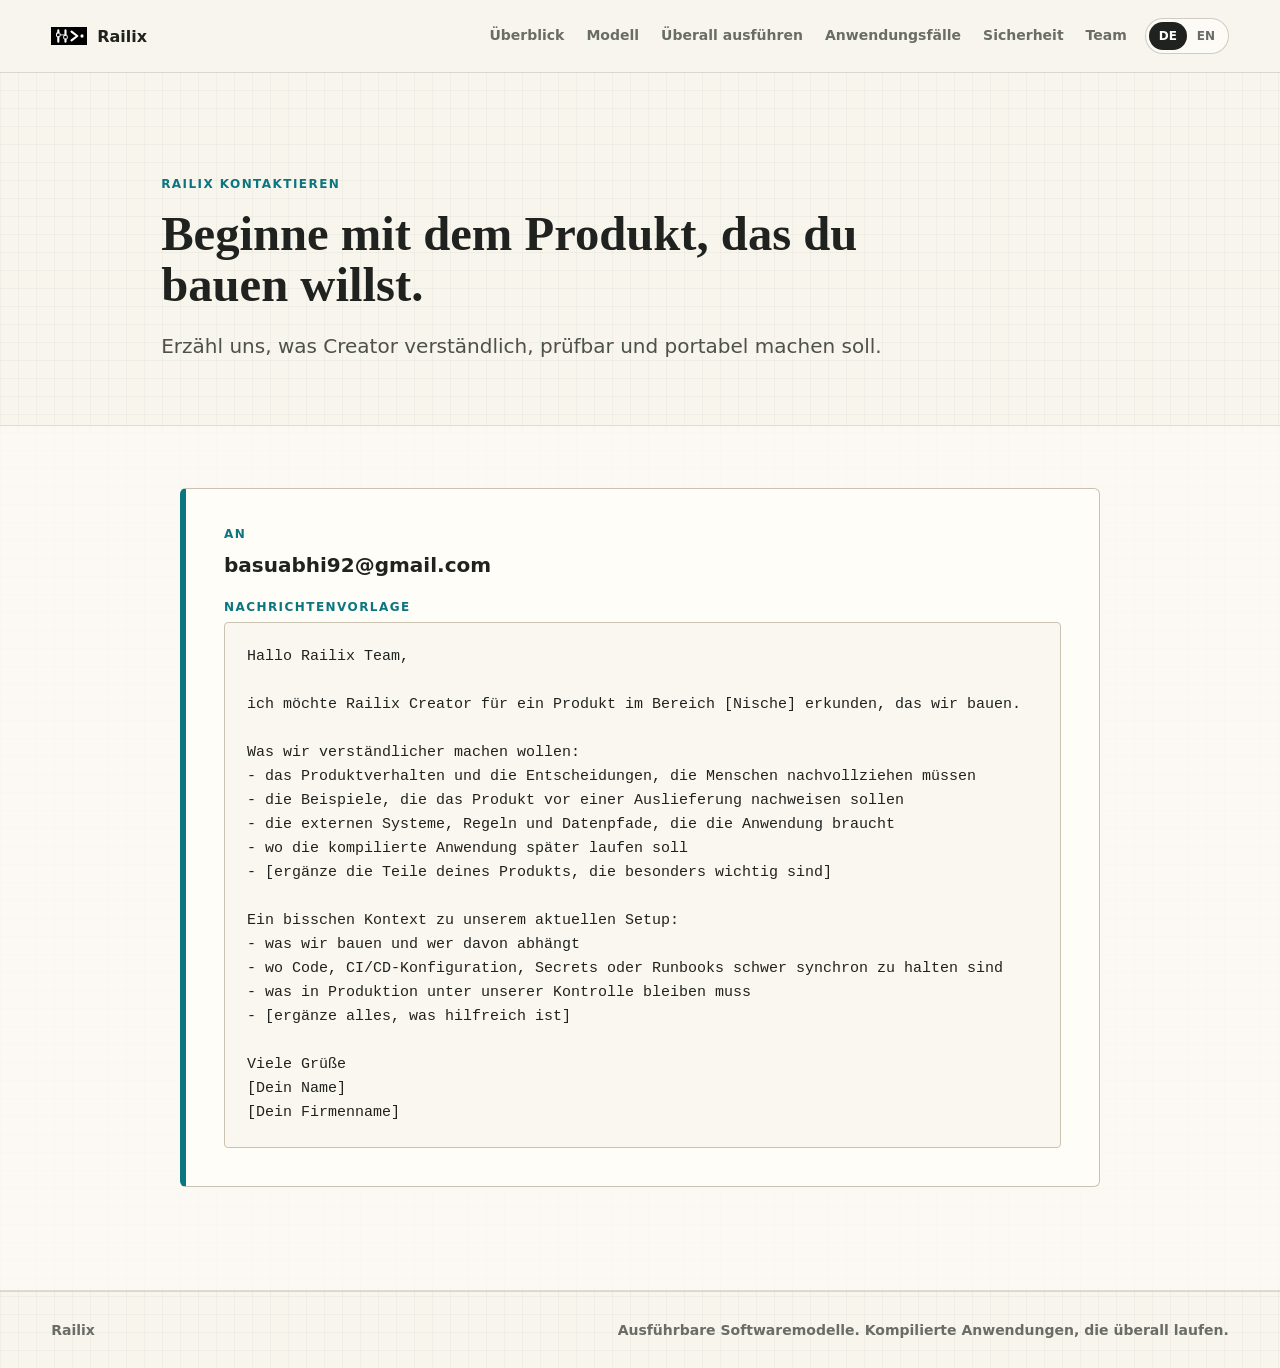
==== contact.html @ 14129085 "feat: Teams page added, logo & workflow image" ====
<!doctype html>
<html lang="de">
  <head>
    <meta charset="UTF-8" />
    <meta name="viewport" content="width=device-width, initial-scale=1.0" />
    <meta name="description" content="Kontaktiere Railix mit einer kopierbaren E-Mail-Vorlage. Keine automatische Weiterleitung und kein Mail-Client-Handoff." />
    <title>Railix | Kontakt</title>
    <link rel="icon" href="public/railix-favicon.ico" sizes="any" />
    <link rel="stylesheet" href="styles.css" />
    <script src="messages/de.js" defer></script>
    <script src="messages/en.js" defer></script>
    <script src="i18n.js" defer></script>
  </head>
  <body data-page="contact">
    <header class="site-header">
      <a class="brand" href="index.html" aria-label="Railix Startseite"><span class="brand-mark"><img src="public/railix-mark.svg" alt="" /></span><span>Railix</span></a>
      <div class="header-actions">
        <nav class="site-tabs" aria-label="Hauptnavigation">
          <a href="index.html" data-i18n="nav.overview">Überblick</a>
          <a href="model.html" data-i18n="nav.model">Modell</a>
          <a href="run-anywhere.html" data-i18n="nav.runAnywhere">Überall ausführen</a>
          <a href="use-cases.html" data-i18n="nav.useCases">Anwendungsfälle</a>
          <a href="security.html" data-i18n="nav.security">Sicherheit</a>
          <a href="team.html" data-i18n="nav.team">Team</a>
        </nav>
        <div class="language-switch" aria-label="Sprache wählen">
          <button class="active" type="button" data-language-switch="de" aria-pressed="true">DE</button>
          <button type="button" data-language-switch="en" aria-pressed="false">EN</button>
        </div>
      </div>
    </header>

    <main>
      <section class="page-hero contact-hero">
        <p class="eyebrow" data-i18n="contact.eyebrow">Railix kontaktieren</p>
        <h1 data-i18n="contact.h1">Beginne mit dem Produkt, das du bauen willst.</h1>
        <p data-i18n="contact.intro">Erzähl uns, was Creator verständlich, prüfbar und portabel machen soll.</p>
      </section>

      <section class="contact-section section-band">
        <div class="contact-card">
          <div class="contact-field">
            <span data-i18n="contact.to">An</span>
            <p>basuabhi92@gmail.com</p>
          </div>
          <div class="message-draft" aria-label="E-Mail-Entwurf">
            <span data-i18n="contact.draft">Nachrichtenvorlage</span>
            <pre data-i18n="contact.message">Hallo Railix Team,

ich möchte Railix Creator für ein Produkt im Bereich [Nische] erkunden, das wir bauen.

Was wir verständlicher machen wollen:
- das Produktverhalten und die Entscheidungen, die Menschen nachvollziehen müssen
- die Beispiele, die das Produkt vor einer Auslieferung nachweisen sollen
- die externen Systeme, Regeln und Datenpfade, die die Anwendung braucht
- wo die kompilierte Anwendung später laufen soll
- [ergänze die Teile deines Produkts, die besonders wichtig sind]

Ein bisschen Kontext zu unserem aktuellen Setup:
- was wir bauen und wer davon abhängt
- wo Code, CI/CD-Konfiguration, Secrets oder Runbooks schwer synchron zu halten sind
- was in Produktion unter unserer Kontrolle bleiben muss
- [ergänze alles, was hilfreich ist]

Viele Grüße
[Dein Name]
[Dein Firmenname]</pre>
          </div>
        </div>
      </section>
    </main>

    <footer class="site-footer"><span>Railix</span><span data-i18n="footer.tagline">Ausführbare Softwaremodelle. Kompilierte Anwendungen, die überall laufen.</span></footer>
  </body>
</html>
---- styles.css ----
:root {
  color-scheme: light;
  --paper: #f8f5ed;
  --ink: #20221f;
  --muted: #696d65;
  --line: #cbc3b1;
  --teal: #0b7580;
  --teal-dark: #094c53;
  --orange: #d95f33;
  --white: #fffdf8;
  --shadow: 0 24px 70px rgba(51, 47, 38, 0.16);
  font-family:
    Inter, ui-sans-serif, system-ui, -apple-system, BlinkMacSystemFont, "Segoe UI",
    sans-serif;
}

* {
  box-sizing: border-box;
}

html {
  background: var(--paper);
  color: var(--ink);
  scroll-behavior: smooth;
}

body {
  margin: 0;
  min-width: 320px;
  background:
    linear-gradient(rgba(42, 43, 38, 0.035) 1px, transparent 1px),
    linear-gradient(90deg, rgba(42, 43, 38, 0.035) 1px, transparent 1px),
    var(--paper);
  background-size: 18px 18px;
}

a {
  color: inherit;
  text-decoration: none;
}

img {
  display: block;
  max-width: 100%;
}

.site-header {
  position: sticky;
  top: 0;
  z-index: 10;
  display: flex;
  align-items: center;
  justify-content: space-between;
  gap: 24px;
  padding: 18px clamp(18px, 4vw, 54px);
  border-bottom: 1px solid rgba(87, 83, 71, 0.18);
  background: rgba(248, 245, 237, 0.88);
  backdrop-filter: blur(16px);
}

.brand {
  display: inline-flex;
  align-items: center;
  gap: 10px;
  font-weight: 800;
  letter-spacing: 0;
}

.brand-mark {
  display: grid;
  width: 36px;
  height: 28px;
  place-items: center;
}

.brand-mark img {
  width: 100%;
  height: auto;
}

nav {
  display: flex;
  align-items: center;
  gap: clamp(14px, 2.6vw, 28px);
  color: var(--muted);
  font-size: 14px;
  font-weight: 700;
}

.header-actions {
  display: flex;
  min-width: 0;
  align-items: center;
  gap: 18px;
}

.site-tabs {
  flex-wrap: wrap;
  justify-content: flex-end;
  gap: 8px clamp(10px, 1.8vw, 22px);
}

.language-switch {
  display: inline-flex;
  align-items: center;
  flex: 0 0 auto;
  padding: 3px;
  border: 1px solid rgba(87, 83, 71, 0.28);
  border-radius: 999px;
  background: rgba(255, 253, 248, 0.76);
}

.language-switch button {
  min-width: 38px;
  min-height: 28px;
  border: 0;
  border-radius: 999px;
  background: transparent;
  color: var(--muted);
  font: inherit;
  font-size: 12px;
  font-weight: 900;
  cursor: pointer;
}

.language-switch button.active {
  background: var(--ink);
  color: var(--white);
}

nav a {
  white-space: nowrap;
}

nav a:hover {
  color: var(--ink);
}

.site-tabs a {
  display: inline-flex;
  min-height: 32px;
  align-items: center;
  border-bottom: 2px solid transparent;
}

.site-tabs a.active {
  border-color: var(--teal);
  color: var(--ink);
}

.nav-cta {
  color: var(--teal);
}

.hero {
  display: grid;
  grid-template-columns: minmax(0, 0.92fr) minmax(440px, 1.18fr);
  align-items: center;
  gap: clamp(32px, 5vw, 72px);
  min-height: calc(100vh - 68px);
  padding: clamp(52px, 7vw, 94px) clamp(18px, 4vw, 54px) 44px;
}

.hero-copy {
  max-width: 660px;
}

.eyebrow {
  margin: 0 0 14px;
  color: var(--teal);
  font-size: 12px;
  font-weight: 900;
  letter-spacing: 0.12em;
  text-transform: uppercase;
}

h1,
h2,
h3,
p {
  overflow-wrap: anywhere;
}

h1 {
  margin: 0;
  max-width: 760px;
  font-family: Georgia, "Times New Roman", serif;
  font-size: clamp(42px, 5.8vw, 76px);
  font-weight: 700;
  letter-spacing: 0;
  line-height: 0.96;
}

h2 {
  margin: 0;
  font-family: Georgia, "Times New Roman", serif;
  font-size: clamp(28px, 3vw, 40px);
  font-weight: 700;
  letter-spacing: 0;
  line-height: 1.06;
}

h3 {
  margin: 0 0 10px;
  font-size: 17px;
  line-height: 1.25;
}

p {
  color: var(--muted);
  font-size: 18px;
  line-height: 1.65;
}

.hero-text {
  max-width: 620px;
  margin: 26px 0 0;
  color: #4c514a;
  font-size: clamp(18px, 2vw, 22px);
}

.hero-actions {
  display: flex;
  flex-wrap: wrap;
  gap: 12px;
  margin-top: 34px;
}

.button {
  display: inline-flex;
  min-height: 46px;
  align-items: center;
  justify-content: center;
  padding: 12px 18px;
  border: 1px solid var(--ink);
  border-radius: 4px;
  font-weight: 850;
}

.button.primary {
  background: var(--ink);
  color: var(--white);
}

.button.secondary {
  background: rgba(255, 253, 248, 0.62);
  color: var(--ink);
}

.hero-visual {
  overflow: hidden;
  border: 1px solid rgba(44, 44, 39, 0.38);
  border-radius: 6px;
  background: var(--white);
  box-shadow: var(--shadow);
}

.hero-visual img {
  width: 100%;
  height: auto;
  max-height: min(68vh, 760px);
  object-fit: contain;
}

.section-band {
  border-block: 1px solid rgba(87, 83, 71, 0.18);
  background: rgba(255, 253, 248, 0.68);
}

.problem,
.model,
.two-column,
.deployment,
.fit,
.comparison,
.contact-section,
.team-section,
.technical,
.page-hero,
.final-callout {
  padding: clamp(62px, 8vw, 112px) clamp(18px, 4vw, 54px);
}

.page-hero {
  max-width: 1060px;
  margin: 0 auto;
}

.page-hero h1 {
  max-width: 820px;
  font-size: clamp(34px, 3.8vw, 52px);
  line-height: 1.04;
}

.page-hero p:not(.eyebrow) {
  max-width: 740px;
  margin: 20px 0 0;
  color: #4c514a;
  font-size: clamp(17px, 1.7vw, 20px);
}

.section-heading {
  display: grid;
  grid-template-columns: minmax(0, 0.9fr) minmax(300px, 1.1fr);
  gap: 32px;
  align-items: end;
  max-width: 1180px;
  margin: 0 auto 38px;
}

.section-heading.narrow {
  display: block;
  max-width: 820px;
  text-align: center;
}

.problem-grid {
  display: grid;
  grid-template-columns: repeat(4, minmax(0, 1fr));
  gap: 1px;
  max-width: 1180px;
  margin: 0 auto;
  border: 1px solid var(--line);
  background: var(--line);
}

.problem-grid article,
.deployment-grid article,
.technical-grid article,
.flow-line article,
.security-list article,
.fit-card {
  background: rgba(255, 253, 248, 0.88);
}

.problem-grid article {
  min-height: 210px;
  padding: 24px;
}

.problem-grid p,
.deployment-grid p,
.technical-grid p,
.flow-line p,
.security-list p {
  margin: 0;
  font-size: 15px;
  line-height: 1.55;
}

.technical-grid {
  display: grid;
  grid-template-columns: repeat(4, minmax(0, 1fr));
  gap: 1px;
  max-width: 1180px;
  margin: 0 auto;
  border: 1px solid var(--line);
  background: var(--line);
}

.technical-grid article {
  min-height: 190px;
  padding: 22px;
}

.deployment-grid {
  display: grid;
  grid-template-columns: repeat(3, minmax(0, 1fr));
  gap: 18px;
  max-width: 1180px;
  margin: 0 auto;
}

.deployment-grid article {
  min-height: 250px;
  padding: 26px;
  border: 1px solid var(--line);
  border-top: 5px solid var(--teal);
  border-radius: 6px;
}

.flow-line {
  position: relative;
  display: grid;
  grid-template-columns: repeat(4, minmax(0, 1fr));
  gap: 18px;
  max-width: 1180px;
  margin: 48px auto 0;
}

.flow-line::before {
  position: absolute;
  top: 42px;
  right: 10%;
  left: 10%;
  height: 2px;
  background: var(--teal);
  content: "";
}

.flow-line article {
  position: relative;
  min-height: 218px;
  padding: 24px;
  border: 1px solid var(--line);
  border-radius: 6px;
}

.flow-line span {
  display: grid;
  width: 38px;
  height: 38px;
  place-items: center;
  margin-bottom: 28px;
  border: 1px solid var(--teal);
  background: var(--paper);
  color: var(--teal-dark);
  font-weight: 900;
}

.two-column {
  display: grid;
  grid-template-columns: minmax(0, 0.92fr) minmax(320px, 1.08fr);
  gap: clamp(34px, 6vw, 84px);
  max-width: 1288px;
  margin: 0 auto;
}

.stacked-copy p:first-child,
.ownership-panel p {
  margin-top: 0;
}

.ownership-panel {
  max-width: 1180px;
  margin: 0 auto;
  padding: clamp(26px, 4vw, 42px);
  border: 1px solid var(--line);
  border-left: 6px solid var(--orange);
  background: var(--white);
}

.ownership-points {
  display: flex;
  flex-wrap: wrap;
  gap: 10px;
  margin-top: 28px;
}

.ownership-points span {
  padding: 9px 12px;
  border: 1px solid rgba(217, 95, 51, 0.42);
  border-radius: 999px;
  background: #fff4ed;
  color: #74351f;
  font-size: 14px;
  font-weight: 800;
}

.fit-columns {
  display: grid;
  grid-template-columns: repeat(2, minmax(0, 1fr));
  gap: 18px;
  max-width: 1180px;
  margin: 42px auto 0;
}

.fit-card {
  padding: clamp(24px, 4vw, 34px);
  border: 1px solid var(--line);
  border-radius: 6px;
}

.fit-card.good {
  border-top: 5px solid var(--teal);
}

.fit-card.caution {
  border-top: 5px solid var(--orange);
}

.fit-card ul {
  display: grid;
  gap: 14px;
  margin: 18px 0 0;
  padding: 0;
  list-style: none;
}

.fit-card li {
  position: relative;
  padding-left: 22px;
  color: var(--muted);
  font-size: 15px;
  line-height: 1.55;
}

.fit-card li::before {
  position: absolute;
  top: 0.68em;
  left: 0;
  width: 8px;
  height: 8px;
  border: 1px solid currentColor;
  border-radius: 50%;
  content: "";
}

.security-list {
  display: grid;
  gap: 14px;
}

.security-list article {
  padding: 22px;
  border: 1px solid var(--line);
  border-radius: 6px;
}

.comparison-table {
  max-width: 1120px;
  margin: 42px auto 0;
  border: 1px solid var(--line);
  background: rgba(255, 253, 248, 0.85);
}

.table-row {
  display: grid;
  grid-template-columns: 0.72fr 1fr 1fr;
  border-top: 1px solid var(--line);
}

.table-row:first-child {
  border-top: 0;
}

.table-row span {
  min-width: 0;
  padding: 18px;
  border-left: 1px solid var(--line);
  color: var(--muted);
  font-size: 15px;
  line-height: 1.45;
}

.table-row span:first-child {
  border-left: 0;
  color: var(--ink);
  font-weight: 850;
}

.table-head {
  background: var(--ink);
}

.table-head span,
.table-head span:first-child {
  color: var(--white);
  font-weight: 850;
}

.final-callout {
  max-width: 980px;
  margin: 0 auto;
  text-align: center;
}

.final-callout p {
  max-width: 760px;
  margin: 24px auto 30px;
}

.contact-hero {
  padding-bottom: clamp(34px, 5vw, 62px);
}

.contact-section {
  padding-top: clamp(34px, 5vw, 62px);
}

.team-hero {
  padding-bottom: clamp(34px, 5vw, 62px);
}

.team-section {
  padding-top: clamp(34px, 5vw, 62px);
}

.team-section-heading {
  max-width: 940px;
  margin: 0 auto 34px;
}

.founder-grid {
  display: grid;
  grid-template-columns: 1fr;
  gap: 28px;
  max-width: 1120px;
  margin: 0 auto;
}

.founder-card {
  display: grid;
  grid-template-columns: minmax(260px, 0.44fr) minmax(0, 1fr);
  overflow: hidden;
  border: 1px solid var(--line);
  border-radius: 6px;
  background: var(--white);
}

.founder-photo-frame {
  display: grid;
  min-height: 100%;
  place-items: center;
  border-right: 1px solid var(--line);
  background:
    linear-gradient(135deg, rgba(11, 117, 128, 0.15), rgba(217, 95, 51, 0.16)),
    rgba(248, 245, 237, 0.82);
}

.founder-photo-frame img {
  width: min(72%, 260px);
  aspect-ratio: 1;
  border: 4px solid var(--white);
  border-radius: 50%;
  box-shadow: 0 18px 46px rgba(51, 47, 38, 0.22);
  object-fit: cover;
  object-position: center;
}

.founder-copy {
  display: flex;
  flex-direction: column;
  justify-content: flex-start;
  padding: clamp(24px, 4vw, 34px);
}

.founder-copy h2 {
  font-size: clamp(28px, 3vw, 38px);
}

.founder-copy p:not(.eyebrow) {
  margin: 22px 0 0;
  font-size: 16px;
  line-height: 1.6;
}

.team-note {
  padding-top: clamp(58px, 7vw, 92px);
}

.contact-card {
  display: grid;
  gap: 18px;
  max-width: 920px;
  margin: 0 auto;
  padding: clamp(24px, 4vw, 38px);
  border: 1px solid var(--line);
  border-left: 6px solid var(--teal);
  border-radius: 6px;
  background: var(--white);
}

.contact-field span,
.message-draft span {
  display: block;
  margin-bottom: 8px;
  color: var(--teal);
  font-size: 12px;
  font-weight: 900;
  letter-spacing: 0.12em;
  text-transform: uppercase;
}

.contact-field p {
  margin: 0;
  color: var(--ink);
  font-size: 20px;
  font-weight: 800;
}

.message-draft pre {
  overflow-x: auto;
  margin: 0;
  padding: 22px;
  border: 1px solid var(--line);
  border-radius: 4px;
  background: rgba(248, 245, 237, 0.72);
  color: var(--ink);
  font-family:
    ui-monospace, SFMono-Regular, Menlo, Monaco, Consolas, "Liberation Mono",
    monospace;
  font-size: 15px;
  line-height: 1.6;
  white-space: pre-wrap;
}

.site-footer {
  display: flex;
  flex-wrap: wrap;
  justify-content: space-between;
  gap: 16px;
  padding: 30px clamp(18px, 4vw, 54px);
  border-top: 1px solid rgba(87, 83, 71, 0.18);
  color: var(--muted);
  font-size: 14px;
  font-weight: 700;
}

@media (max-width: 980px) {
  .hero,
  .two-column,
  .section-heading {
    grid-template-columns: 1fr;
  }

  .hero {
    min-height: auto;
  }

  .hero-visual {
    order: -1;
  }

  .problem-grid,
  .deployment-grid,
  .technical-grid,
  .flow-line {
    grid-template-columns: repeat(2, minmax(0, 1fr));
  }

  .flow-line::before {
    display: none;
  }
}

@media (max-width: 720px) {
  .site-header {
    position: static;
    align-items: flex-start;
  }

  .header-actions {
    width: 100%;
    align-items: flex-start;
    justify-content: space-between;
    gap: 14px;
  }

  nav {
    flex-wrap: wrap;
    justify-content: flex-start;
    gap: 10px 16px;
  }

  .hero {
    padding-top: 28px;
  }

  .hero-actions {
    align-items: stretch;
    flex-direction: column;
  }

  .button {
    width: 100%;
  }

  .problem-grid,
  .deployment-grid,
  .founder-grid,
  .founder-card,
  .fit-columns,
  .technical-grid,
  .flow-line {
    grid-template-columns: 1fr;
  }

  .founder-photo-frame {
    min-height: 260px;
    border-right: 0;
    border-bottom: 1px solid var(--line);
  }

  .table-row,
  .table-head {
    display: block;
  }

  .table-row span {
    display: block;
    border-top: 1px solid rgba(203, 195, 177, 0.72);
    border-left: 0;
  }

  .table-row span:first-child {
    border-top: 0;
    background: rgba(238, 231, 215, 0.64);
  }

  .table-head span:first-child {
    background: transparent;
  }
}
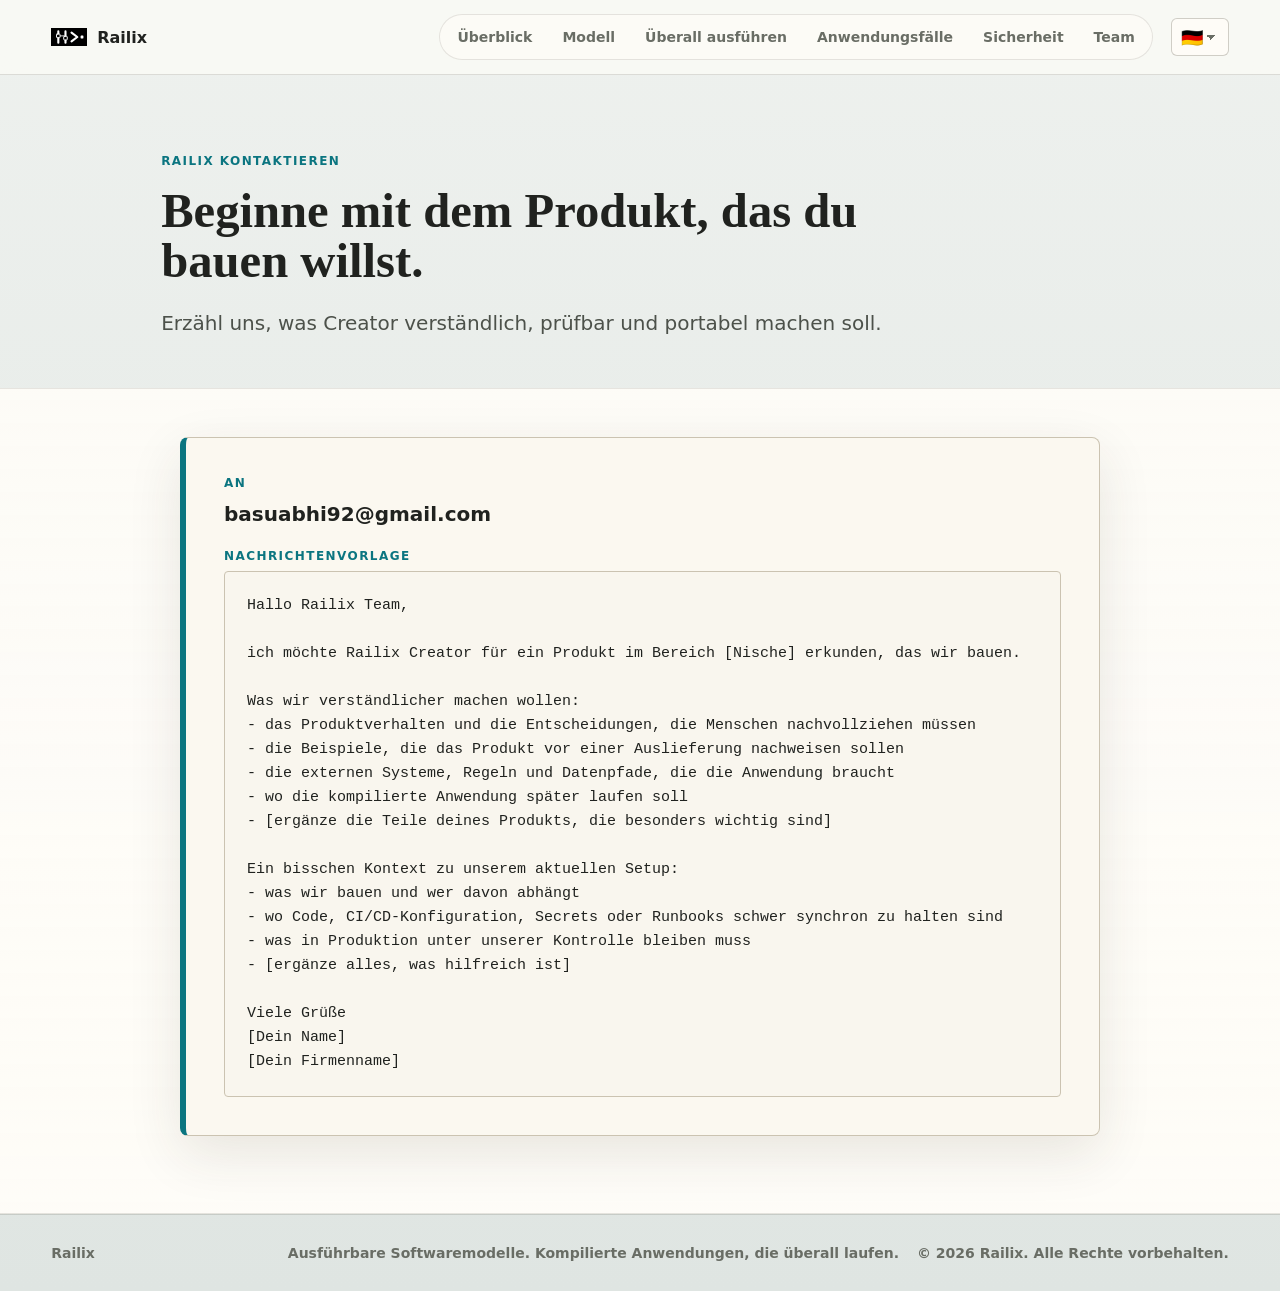
==== commit 56a26da5: "Cosmetic changes" ====
--- a/contact.html
+++ b/contact.html
@@ -24,8 +24,10 @@
           <a href="team.html" data-i18n="nav.team">Team</a>
         </nav>
         <div class="language-switch" aria-label="Sprache wählen">
-          <button class="active" type="button" data-language-switch="de" aria-pressed="true">DE</button>
-          <button type="button" data-language-switch="en" aria-pressed="false">EN</button>
+          <select data-language-switch aria-label="Sprache wählen">
+            <option value="de">🇩🇪</option>
+            <option value="en">🇬🇧</option>
+          </select>
         </div>
       </div>
     </header>
@@ -70,6 +72,6 @@
       </section>
     </main>
 
-    <footer class="site-footer"><span>Railix</span><span data-i18n="footer.tagline">Ausführbare Softwaremodelle. Kompilierte Anwendungen, die überall laufen.</span></footer>
+    <footer class="site-footer"><span>Railix</span><span class="footer-copy"><span data-i18n="footer.tagline">Ausführbare Softwaremodelle. Kompilierte Anwendungen, die überall laufen.</span><span data-i18n="footer.copyright">© 2026 Railix. Alle Rechte vorbehalten.</span></span></footer>
   </body>
 </html>
--- a/styles.css
+++ b/styles.css
@@ -1,14 +1,17 @@
 :root {
   color-scheme: light;
-  --paper: #f8f5ed;
+  --paper: #f5f7f7;
   --ink: #20221f;
   --muted: #696d65;
   --line: #cbc3b1;
   --teal: #0b7580;
   --teal-dark: #094c53;
   --orange: #d95f33;
-  --white: #fffdf8;
+  --white: #fbf8f0;
+  --surface: rgba(251, 248, 240, 0.74);
+  --surface-strong: rgba(251, 248, 240, 0.9);
   --shadow: 0 24px 70px rgba(51, 47, 38, 0.16);
+  --soft-shadow: 0 18px 54px rgba(51, 47, 38, 0.11);
   font-family:
     Inter, ui-sans-serif, system-ui, -apple-system, BlinkMacSystemFont, "Segoe UI",
     sans-serif;
@@ -27,11 +30,7 @@
 body {
   margin: 0;
   min-width: 320px;
-  background:
-    linear-gradient(rgba(42, 43, 38, 0.035) 1px, transparent 1px),
-    linear-gradient(90deg, rgba(42, 43, 38, 0.035) 1px, transparent 1px),
-    var(--paper);
-  background-size: 18px 18px;
+  background: linear-gradient(180deg, #eef1ee 0%, #dfe5e2 100%);
 }
 
 a {
@@ -52,10 +51,10 @@
   align-items: center;
   justify-content: space-between;
   gap: 24px;
-  padding: 18px clamp(18px, 4vw, 54px);
+  padding: 14px clamp(18px, 4vw, 54px);
   border-bottom: 1px solid rgba(87, 83, 71, 0.18);
-  background: rgba(248, 245, 237, 0.88);
-  backdrop-filter: blur(16px);
+  background: rgba(251, 250, 246, 0.82);
+  backdrop-filter: blur(20px) saturate(1.1);
 }
 
 .brand {
@@ -97,35 +96,46 @@
 .site-tabs {
   flex-wrap: wrap;
   justify-content: flex-end;
-  gap: 8px clamp(10px, 1.8vw, 22px);
+  gap: 6px;
+  padding: 5px;
+  border: 1px solid rgba(87, 83, 71, 0.14);
+  border-radius: 999px;
+  background: rgba(255, 253, 248, 0.56);
 }
 
 .language-switch {
   display: inline-flex;
   align-items: center;
   flex: 0 0 auto;
-  padding: 3px;
+  position: relative;
+}
+
+.language-switch select {
+  min-width: 58px;
+  min-height: 38px;
+  padding: 0 24px 0 9px;
   border: 1px solid rgba(87, 83, 71, 0.28);
-  border-radius: 999px;
-  background: rgba(255, 253, 248, 0.76);
-}
-
-.language-switch button {
-  min-width: 38px;
-  min-height: 28px;
-  border: 0;
-  border-radius: 999px;
-  background: transparent;
-  color: var(--muted);
+  border-radius: 6px;
+  appearance: none;
+  background:
+    linear-gradient(45deg, transparent 50%, var(--muted) 50%) right 17px center / 5px 5px no-repeat,
+    linear-gradient(135deg, var(--muted) 50%, transparent 50%) right 12px center / 5px 5px no-repeat,
+    rgba(255, 253, 248, 0.76);
+  color: var(--ink);
   font: inherit;
-  font-size: 12px;
+  font-size: 18px;
   font-weight: 900;
   cursor: pointer;
 }
 
-.language-switch button.active {
-  background: var(--ink);
-  color: var(--white);
+.language-switch select:hover {
+  border-color: rgba(87, 83, 71, 0.42);
+  background-color: rgba(255, 253, 248, 0.92);
+}
+
+.language-switch select:focus-visible {
+  outline: 2px solid rgba(11, 117, 128, 0.35);
+  outline-offset: 2px;
 }
 
 nav a {
@@ -138,14 +148,29 @@
 
 .site-tabs a {
   display: inline-flex;
-  min-height: 32px;
+  min-height: 34px;
   align-items: center;
-  border-bottom: 2px solid transparent;
+  padding: 0 12px;
+  border-radius: 999px;
+  transition:
+    background 160ms ease,
+    color 160ms ease;
 }
 
 .site-tabs a.active {
-  border-color: var(--teal);
+  background: var(--ink);
+  box-shadow: 0 6px 18px rgba(32, 34, 31, 0.12);
+  color: var(--white);
+}
+
+.site-tabs a:hover {
   color: var(--ink);
+  background: rgba(255, 253, 248, 0.78);
+}
+
+.site-tabs a.active:hover {
+  color: var(--white);
+  background: var(--ink);
 }
 
 .nav-cta {
@@ -154,15 +179,16 @@
 
 .hero {
   display: grid;
-  grid-template-columns: minmax(0, 0.92fr) minmax(440px, 1.18fr);
+  grid-template-columns: minmax(0, 0.88fr) minmax(440px, 1.12fr);
   align-items: center;
   gap: clamp(32px, 5vw, 72px);
-  min-height: calc(100vh - 68px);
-  padding: clamp(52px, 7vw, 94px) clamp(18px, 4vw, 54px) 44px;
+  min-height: min(760px, calc(100vh - 64px));
+  padding: clamp(38px, 5.5vw, 72px) clamp(18px, 4vw, 54px) clamp(42px, 5.5vw, 68px);
 }
 
 .hero-copy {
   max-width: 660px;
+  padding-top: clamp(0px, 1vw, 12px);
 }
 
 .eyebrow {
@@ -212,9 +238,13 @@
   line-height: 1.65;
 }
 
+main {
+  overflow: hidden;
+}
+
 .hero-text {
   max-width: 620px;
-  margin: 26px 0 0;
+  margin: 22px 0 0;
   color: #4c514a;
   font-size: clamp(18px, 2vw, 22px);
 }
@@ -223,7 +253,7 @@
   display: flex;
   flex-wrap: wrap;
   gap: 12px;
-  margin-top: 34px;
+  margin-top: 28px;
 }
 
 .button {
@@ -231,10 +261,19 @@
   min-height: 46px;
   align-items: center;
   justify-content: center;
-  padding: 12px 18px;
+  padding: 12px 20px;
   border: 1px solid var(--ink);
   border-radius: 4px;
   font-weight: 850;
+  transition:
+    transform 160ms ease,
+    box-shadow 160ms ease,
+    background 160ms ease;
+}
+
+.button:hover {
+  transform: translateY(-1px);
+  box-shadow: 0 14px 28px rgba(51, 47, 38, 0.12);
 }
 
 .button.primary {
@@ -250,21 +289,31 @@
 .hero-visual {
   overflow: hidden;
   border: 1px solid rgba(44, 44, 39, 0.38);
-  border-radius: 6px;
-  background: var(--white);
+  border-radius: 8px;
+  background:
+    linear-gradient(180deg, rgba(255, 253, 248, 0.95), rgba(255, 253, 248, 0.82)),
+    var(--white);
   box-shadow: var(--shadow);
-}
-
-.hero-visual img {
+  transform: translateZ(0);
+}
+
+.hero-visual img,
+.hero-visual video {
   width: 100%;
   height: auto;
   max-height: min(68vh, 760px);
   object-fit: contain;
 }
 
+.hero-visual video {
+  background: var(--white);
+}
+
 .section-band {
-  border-block: 1px solid rgba(87, 83, 71, 0.18);
-  background: rgba(255, 253, 248, 0.68);
+  border-block: 1px solid rgba(87, 83, 71, 0.14);
+  background:
+    linear-gradient(180deg, rgba(255, 253, 248, 0.76), rgba(255, 253, 248, 0.9)),
+    rgba(255, 253, 248, 0.68);
 }
 
 .problem,
@@ -278,7 +327,7 @@
 .technical,
 .page-hero,
 .final-callout {
-  padding: clamp(62px, 8vw, 112px) clamp(18px, 4vw, 54px);
+  padding: clamp(48px, 6vw, 82px) clamp(18px, 4vw, 54px);
 }
 
 .page-hero {
@@ -305,7 +354,7 @@
   gap: 32px;
   align-items: end;
   max-width: 1180px;
-  margin: 0 auto 38px;
+  margin: 0 auto 34px;
 }
 
 .section-heading.narrow {
@@ -317,11 +366,9 @@
 .problem-grid {
   display: grid;
   grid-template-columns: repeat(4, minmax(0, 1fr));
-  gap: 1px;
+  gap: 14px;
   max-width: 1180px;
   margin: 0 auto;
-  border: 1px solid var(--line);
-  background: var(--line);
 }
 
 .problem-grid article,
@@ -330,12 +377,15 @@
 .flow-line article,
 .security-list article,
 .fit-card {
-  background: rgba(255, 253, 248, 0.88);
+  background: var(--surface-strong);
+  box-shadow: 0 1px 0 rgba(255, 255, 255, 0.78) inset;
 }
 
 .problem-grid article {
   min-height: 210px;
   padding: 24px;
+  border: 1px solid rgba(203, 195, 177, 0.8);
+  border-radius: 8px;
 }
 
 .problem-grid p,
@@ -348,19 +398,28 @@
   line-height: 1.55;
 }
 
+.problem-grid h3,
+.deployment-grid h3,
+.technical-grid h3,
+.flow-line h3,
+.security-list h3,
+.fit-card h3 {
+  max-width: 95%;
+}
+
 .technical-grid {
   display: grid;
   grid-template-columns: repeat(4, minmax(0, 1fr));
-  gap: 1px;
+  gap: 14px;
   max-width: 1180px;
   margin: 0 auto;
-  border: 1px solid var(--line);
-  background: var(--line);
 }
 
 .technical-grid article {
   min-height: 190px;
   padding: 22px;
+  border: 1px solid rgba(203, 195, 177, 0.8);
+  border-radius: 8px;
 }
 
 .deployment-grid {
@@ -376,7 +435,8 @@
   padding: 26px;
   border: 1px solid var(--line);
   border-top: 5px solid var(--teal);
-  border-radius: 6px;
+  border-radius: 8px;
+  box-shadow: var(--soft-shadow);
 }
 
 .flow-line {
@@ -385,7 +445,7 @@
   grid-template-columns: repeat(4, minmax(0, 1fr));
   gap: 18px;
   max-width: 1180px;
-  margin: 48px auto 0;
+  margin: 36px auto 0;
 }
 
 .flow-line::before {
@@ -403,7 +463,8 @@
   min-height: 218px;
   padding: 24px;
   border: 1px solid var(--line);
-  border-radius: 6px;
+  border-radius: 8px;
+  box-shadow: var(--soft-shadow);
 }
 
 .flow-line span {
@@ -437,7 +498,9 @@
   padding: clamp(26px, 4vw, 42px);
   border: 1px solid var(--line);
   border-left: 6px solid var(--orange);
-  background: var(--white);
+  border-radius: 8px;
+  background: var(--surface-strong);
+  box-shadow: var(--soft-shadow);
 }
 
 .ownership-points {
@@ -468,7 +531,8 @@
 .fit-card {
   padding: clamp(24px, 4vw, 34px);
   border: 1px solid var(--line);
-  border-radius: 6px;
+  border-radius: 8px;
+  box-shadow: var(--soft-shadow);
 }
 
 .fit-card.good {
@@ -514,14 +578,18 @@
 .security-list article {
   padding: 22px;
   border: 1px solid var(--line);
-  border-radius: 6px;
+  border-radius: 8px;
+  box-shadow: var(--soft-shadow);
 }
 
 .comparison-table {
   max-width: 1120px;
   margin: 42px auto 0;
   border: 1px solid var(--line);
+  border-radius: 8px;
+  overflow: hidden;
   background: rgba(255, 253, 248, 0.85);
+  box-shadow: var(--soft-shadow);
 }
 
 .table-row {
@@ -567,28 +635,28 @@
 
 .final-callout p {
   max-width: 760px;
-  margin: 24px auto 30px;
+  margin: 20px auto 26px;
 }
 
 .contact-hero {
-  padding-bottom: clamp(34px, 5vw, 62px);
+  padding-bottom: clamp(28px, 4vw, 48px);
 }
 
 .contact-section {
-  padding-top: clamp(34px, 5vw, 62px);
+  padding-top: clamp(28px, 4vw, 48px);
 }
 
 .team-hero {
-  padding-bottom: clamp(34px, 5vw, 62px);
+  padding-bottom: clamp(28px, 4vw, 48px);
 }
 
 .team-section {
-  padding-top: clamp(34px, 5vw, 62px);
+  padding-top: clamp(28px, 4vw, 48px);
 }
 
 .team-section-heading {
   max-width: 940px;
-  margin: 0 auto 34px;
+  margin: 0 auto 28px;
 }
 
 .founder-grid {
@@ -604,8 +672,9 @@
   grid-template-columns: minmax(260px, 0.44fr) minmax(0, 1fr);
   overflow: hidden;
   border: 1px solid var(--line);
-  border-radius: 6px;
-  background: var(--white);
+  border-radius: 8px;
+  background: var(--surface-strong);
+  box-shadow: var(--soft-shadow);
 }
 
 .founder-photo-frame {
@@ -632,7 +701,7 @@
   display: flex;
   flex-direction: column;
   justify-content: flex-start;
-  padding: clamp(24px, 4vw, 34px);
+  padding: clamp(28px, 4vw, 44px);
 }
 
 .founder-copy h2 {
@@ -640,13 +709,14 @@
 }
 
 .founder-copy p:not(.eyebrow) {
+  max-width: 760px;
   margin: 22px 0 0;
   font-size: 16px;
   line-height: 1.6;
 }
 
 .team-note {
-  padding-top: clamp(58px, 7vw, 92px);
+  padding-top: clamp(44px, 5vw, 68px);
 }
 
 .contact-card {
@@ -657,8 +727,9 @@
   padding: clamp(24px, 4vw, 38px);
   border: 1px solid var(--line);
   border-left: 6px solid var(--teal);
-  border-radius: 6px;
-  background: var(--white);
+  border-radius: 8px;
+  background: var(--surface-strong);
+  box-shadow: var(--soft-shadow);
 }
 
 .contact-field span,
@@ -707,6 +778,13 @@
   font-weight: 700;
 }
 
+.footer-copy {
+  display: flex;
+  flex-wrap: wrap;
+  justify-content: flex-end;
+  gap: 10px 18px;
+}
+
 @media (max-width: 980px) {
   .hero,
   .two-column,
@@ -716,6 +794,7 @@
 
   .hero {
     min-height: auto;
+    padding-top: 40px;
   }
 
   .hero-visual {
@@ -737,24 +816,47 @@
 @media (max-width: 720px) {
   .site-header {
     position: static;
-    align-items: flex-start;
+    gap: 16px;
+    align-items: stretch;
+    flex-direction: column;
   }
 
   .header-actions {
     width: 100%;
-    align-items: flex-start;
+    min-width: 0;
+    align-items: center;
     justify-content: space-between;
     gap: 14px;
   }
 
-  nav {
-    flex-wrap: wrap;
+  .site-tabs {
+    overflow-x: auto;
+    flex-wrap: nowrap;
     justify-content: flex-start;
-    gap: 10px 16px;
+    max-width: 100%;
+    scrollbar-width: none;
+  }
+
+  .site-tabs::-webkit-scrollbar {
+    display: none;
   }
 
   .hero {
-    padding-top: 28px;
+    padding-top: 30px;
+  }
+
+  h1 {
+    font-size: clamp(38px, 13vw, 52px);
+    line-height: 1;
+  }
+
+  h2 {
+    font-size: clamp(27px, 9vw, 36px);
+  }
+
+  p {
+    font-size: 16px;
+    line-height: 1.58;
   }
 
   .hero-actions {
@@ -782,6 +884,10 @@
     border-bottom: 1px solid var(--line);
   }
 
+  .founder-copy {
+    padding: 24px;
+  }
+
   .table-row,
   .table-head {
     display: block;
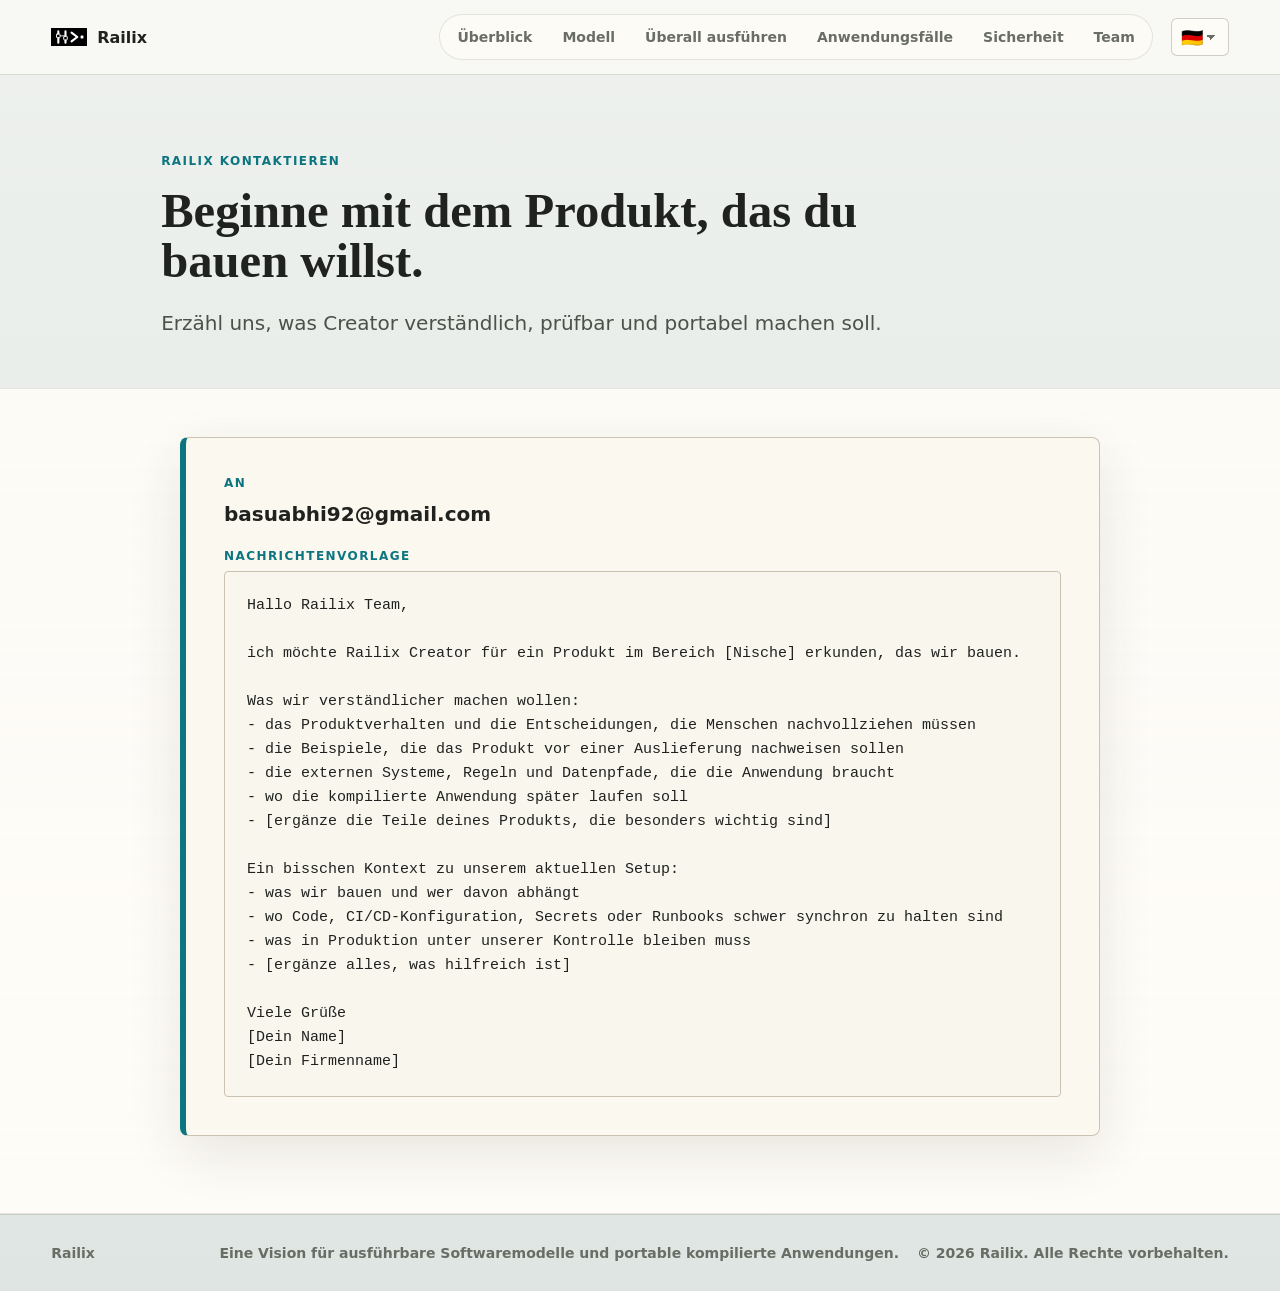
==== commit b163dea5: "Overview page hero video swapped with vision" ====
--- a/contact.html
+++ b/contact.html
@@ -15,7 +15,8 @@
     <header class="site-header">
       <a class="brand" href="index.html" aria-label="Railix Startseite"><span class="brand-mark"><img src="public/railix-mark.svg" alt="" /></span><span>Railix</span></a>
       <div class="header-actions">
-        <nav class="site-tabs" aria-label="Hauptnavigation">
+        <button class="menu-toggle" type="button" aria-expanded="false" aria-controls="site-navigation" hidden></button>
+        <nav id="site-navigation" class="site-tabs" aria-label="Hauptnavigation">
           <a href="index.html" data-i18n="nav.overview">Überblick</a>
           <a href="model.html" data-i18n="nav.model">Modell</a>
           <a href="run-anywhere.html" data-i18n="nav.runAnywhere">Überall ausführen</a>
@@ -72,6 +73,6 @@
       </section>
     </main>
 
-    <footer class="site-footer"><span>Railix</span><span class="footer-copy"><span data-i18n="footer.tagline">Ausführbare Softwaremodelle. Kompilierte Anwendungen, die überall laufen.</span><span data-i18n="footer.copyright">© 2026 Railix. Alle Rechte vorbehalten.</span></span></footer>
+    <footer class="site-footer"><span>Railix</span><span class="footer-copy"><span data-i18n="footer.tagline">Eine Vision für ausführbare Softwaremodelle und portable kompilierte Anwendungen.</span><span data-i18n="footer.copyright">© 2026 Railix. Alle Rechte vorbehalten.</span></span></footer>
   </body>
 </html>
--- a/styles.css
+++ b/styles.css
@@ -93,6 +93,10 @@
   gap: 18px;
 }
 
+.menu-toggle {
+  display: none;
+}
+
 .site-tabs {
   flex-wrap: wrap;
   justify-content: flex-end;
@@ -173,22 +177,164 @@
   background: var(--ink);
 }
 
-.nav-cta {
-  color: var(--teal);
-}
-
 .hero {
   display: grid;
-  grid-template-columns: minmax(0, 0.88fr) minmax(440px, 1.12fr);
   align-items: center;
+  padding: clamp(38px, 5.5vw, 72px) clamp(18px, 4vw, 54px) clamp(42px, 5.5vw, 68px);
+}
+
+.hero-with-video {
+  position: relative;
+  isolation: isolate;
+  grid-template-columns: minmax(0, 760px) minmax(0, 1fr);
   gap: clamp(32px, 5vw, 72px);
-  min-height: min(760px, calc(100vh - 64px));
-  padding: clamp(38px, 5.5vw, 72px) clamp(18px, 4vw, 54px) clamp(42px, 5.5vw, 68px);
+  min-height: min(820px, calc(100vh - 64px));
+  overflow: hidden;
+  background: #0a1719;
+}
+
+.hero-with-video::before {
+  position: absolute;
+  inset: 0;
+  z-index: -1;
+  background:
+    linear-gradient(90deg, rgba(7, 16, 17, 0.86) 0%, rgba(7, 16, 17, 0.7) 38%, rgba(7, 16, 17, 0.26) 72%, rgba(7, 16, 17, 0.12) 100%),
+    linear-gradient(180deg, rgba(7, 16, 17, 0.36) 0%, rgba(7, 16, 17, 0.08) 46%, rgba(7, 16, 17, 0.66) 100%);
+  content: "";
+}
+
+.hero-background {
+  position: absolute;
+  inset: 0;
+  z-index: -2;
+  overflow: hidden;
+  background: #0a1719;
+}
+
+.hero-background video {
+  width: 100%;
+  height: 100%;
+  object-fit: cover;
+  object-position: center;
+  opacity: 0.92;
 }
 
 .hero-copy {
   max-width: 660px;
   padding-top: clamp(0px, 1vw, 12px);
+}
+
+.hero-with-video .hero-copy {
+  position: relative;
+  max-width: 720px;
+}
+
+.hero-with-video .eyebrow {
+  color: #74d1ca;
+}
+
+.hero-with-video h1 {
+  max-width: 740px;
+  color: var(--white);
+  text-shadow: 0 18px 54px rgba(0, 0, 0, 0.36);
+}
+
+.hero-with-video .hero-text {
+  max-width: 660px;
+  color: rgba(251, 248, 240, 0.82);
+}
+
+.hero-with-video .button.secondary {
+  border-color: rgba(251, 248, 240, 0.64);
+  background: rgba(251, 248, 240, 0.94);
+  color: #102123;
+}
+
+.vision-hero {
+  position: relative;
+  padding: 0;
+  background: #0a1719;
+}
+
+.vision-hero video {
+  display: block;
+  width: 100%;
+  height: auto;
+  max-height: calc(100vh - 64px);
+  background: #0a1719;
+  object-fit: contain;
+}
+
+.video-audio-toggle {
+  position: absolute;
+  left: 50%;
+  bottom: clamp(14px, 2.8vw, 28px);
+  display: grid;
+  width: 38px;
+  height: 38px;
+  place-items: center;
+  border: 1px solid rgba(251, 248, 240, 0.38);
+  border-radius: 50%;
+  background: rgba(10, 23, 25, 0.68);
+  box-shadow: 0 14px 38px rgba(0, 0, 0, 0.22);
+  color: var(--white);
+  cursor: pointer;
+  transform: translateX(-50%);
+  backdrop-filter: blur(14px) saturate(1.15);
+}
+
+.sound-icon {
+  position: relative;
+  width: 18px;
+  height: 16px;
+}
+
+.sound-icon::before {
+  position: absolute;
+  left: 0;
+  top: 5px;
+  width: 6px;
+  height: 6px;
+  border-radius: 1px;
+  background: currentColor;
+  content: "";
+}
+
+.sound-icon::after {
+  position: absolute;
+  left: 5px;
+  top: 1px;
+  width: 9px;
+  height: 14px;
+  background: currentColor;
+  clip-path: polygon(0 32%, 100% 0, 100% 100%, 0 68%);
+  content: "";
+}
+
+.video-audio-toggle::after {
+  position: absolute;
+  width: 22px;
+  height: 2px;
+  border-radius: 999px;
+  background: currentColor;
+  content: "";
+  transform: rotate(-42deg);
+  transform-origin: center;
+}
+
+.video-audio-toggle[aria-pressed="true"]::after {
+  display: none;
+}
+
+.video-audio-toggle:hover,
+.video-audio-toggle[aria-pressed="true"] {
+  border-color: rgba(116, 209, 202, 0.78);
+  background: rgba(11, 117, 128, 0.74);
+}
+
+.video-audio-toggle:focus-visible {
+  outline: 2px solid rgba(116, 209, 202, 0.88);
+  outline-offset: 3px;
 }
 
 .eyebrow {
@@ -247,13 +393,6 @@
   margin: 22px 0 0;
   color: #4c514a;
   font-size: clamp(18px, 2vw, 22px);
-}
-
-.hero-actions {
-  display: flex;
-  flex-wrap: wrap;
-  gap: 12px;
-  margin-top: 28px;
 }
 
 .button {
@@ -284,29 +423,6 @@
 .button.secondary {
   background: rgba(255, 253, 248, 0.62);
   color: var(--ink);
-}
-
-.hero-visual {
-  overflow: hidden;
-  border: 1px solid rgba(44, 44, 39, 0.38);
-  border-radius: 8px;
-  background:
-    linear-gradient(180deg, rgba(255, 253, 248, 0.95), rgba(255, 253, 248, 0.82)),
-    var(--white);
-  box-shadow: var(--shadow);
-  transform: translateZ(0);
-}
-
-.hero-visual img,
-.hero-visual video {
-  width: 100%;
-  height: auto;
-  max-height: min(68vh, 760px);
-  object-fit: contain;
-}
-
-.hero-visual video {
-  background: var(--white);
 }
 
 .section-band {
@@ -797,8 +913,14 @@
     padding-top: 40px;
   }
 
-  .hero-visual {
-    order: -1;
+  .hero-with-video {
+    min-height: 680px;
+  }
+
+  .hero-with-video::before {
+    background:
+      linear-gradient(180deg, rgba(7, 16, 17, 0.76) 0%, rgba(7, 16, 17, 0.5) 48%, rgba(7, 16, 17, 0.84) 100%),
+      linear-gradient(90deg, rgba(7, 16, 17, 0.7) 0%, rgba(7, 16, 17, 0.16) 100%);
   }
 
   .problem-grid,
@@ -816,33 +938,115 @@
 @media (max-width: 720px) {
   .site-header {
     position: static;
-    gap: 16px;
+    display: grid;
+    grid-template-columns: minmax(0, 1fr) auto auto;
+    gap: 12px 14px;
+    align-items: center;
+    padding: 12px 14px 10px;
+  }
+
+  .header-actions {
+    display: contents;
+  }
+
+  .brand {
+    grid-column: 1;
+    grid-row: 1;
+    min-width: 0;
+  }
+
+  .language-switch {
+    grid-column: 3;
+    grid-row: 1;
+    justify-self: end;
+  }
+
+  .menu-toggle {
+    grid-column: 2;
+    grid-row: 1;
+    gap: 7px;
+    min-height: 38px;
+    align-items: center;
+    justify-content: center;
+    padding: 0 13px;
+    border: 1px solid rgba(87, 83, 71, 0.28);
+    border-radius: 6px;
+    background: rgba(255, 253, 248, 0.82);
+    color: var(--ink);
+    font: inherit;
+    font-size: 14px;
+    font-weight: 850;
+    cursor: pointer;
+  }
+
+  .menu-toggle::after {
+    width: 7px;
+    height: 7px;
+    border-right: 2px solid currentColor;
+    border-bottom: 2px solid currentColor;
+    transform: translateY(-2px) rotate(45deg);
+    content: "";
+  }
+
+  .site-header.menu-ready .menu-toggle {
+    display: inline-flex;
+  }
+
+  .menu-toggle:hover,
+  .menu-toggle[aria-expanded="true"] {
+    background: var(--ink);
+    color: var(--white);
+  }
+
+  .menu-toggle:focus-visible {
+    outline: 2px solid rgba(11, 117, 128, 0.35);
+    outline-offset: 2px;
+  }
+
+  .site-tabs {
+    grid-column: 1 / -1;
+    grid-row: 2;
+    width: 100%;
+    overflow: hidden;
+    flex-direction: column;
+    flex-wrap: nowrap;
     align-items: stretch;
-    flex-direction: column;
-  }
-
-  .header-actions {
-    width: 100%;
-    min-width: 0;
-    align-items: center;
-    justify-content: space-between;
-    gap: 14px;
-  }
-
-  .site-tabs {
-    overflow-x: auto;
-    flex-wrap: nowrap;
     justify-content: flex-start;
     max-width: 100%;
-    scrollbar-width: none;
-  }
-
-  .site-tabs::-webkit-scrollbar {
+    padding: 6px;
+    border-radius: 8px;
+    background: rgba(255, 253, 248, 0.72);
+    box-shadow: 0 12px 32px rgba(51, 47, 38, 0.12);
+  }
+
+  .site-header.menu-ready .site-tabs {
     display: none;
+  }
+
+  .site-header.menu-ready.menu-open .site-tabs {
+    display: flex;
+  }
+
+  .site-tabs a {
+    width: 100%;
+    min-height: 38px;
+    justify-content: flex-start;
+    padding: 0 12px;
+    border-radius: 6px;
+    font-size: 13px;
   }
 
   .hero {
     padding-top: 30px;
+  }
+
+  .hero-with-video {
+    min-height: 640px;
+    padding-block: 84px 58px;
+  }
+
+  .hero-background video {
+    object-position: 58% center;
   }
 
   h1 {
@@ -857,11 +1061,6 @@
   p {
     font-size: 16px;
     line-height: 1.58;
-  }
-
-  .hero-actions {
-    align-items: stretch;
-    flex-direction: column;
   }
 
   .button {
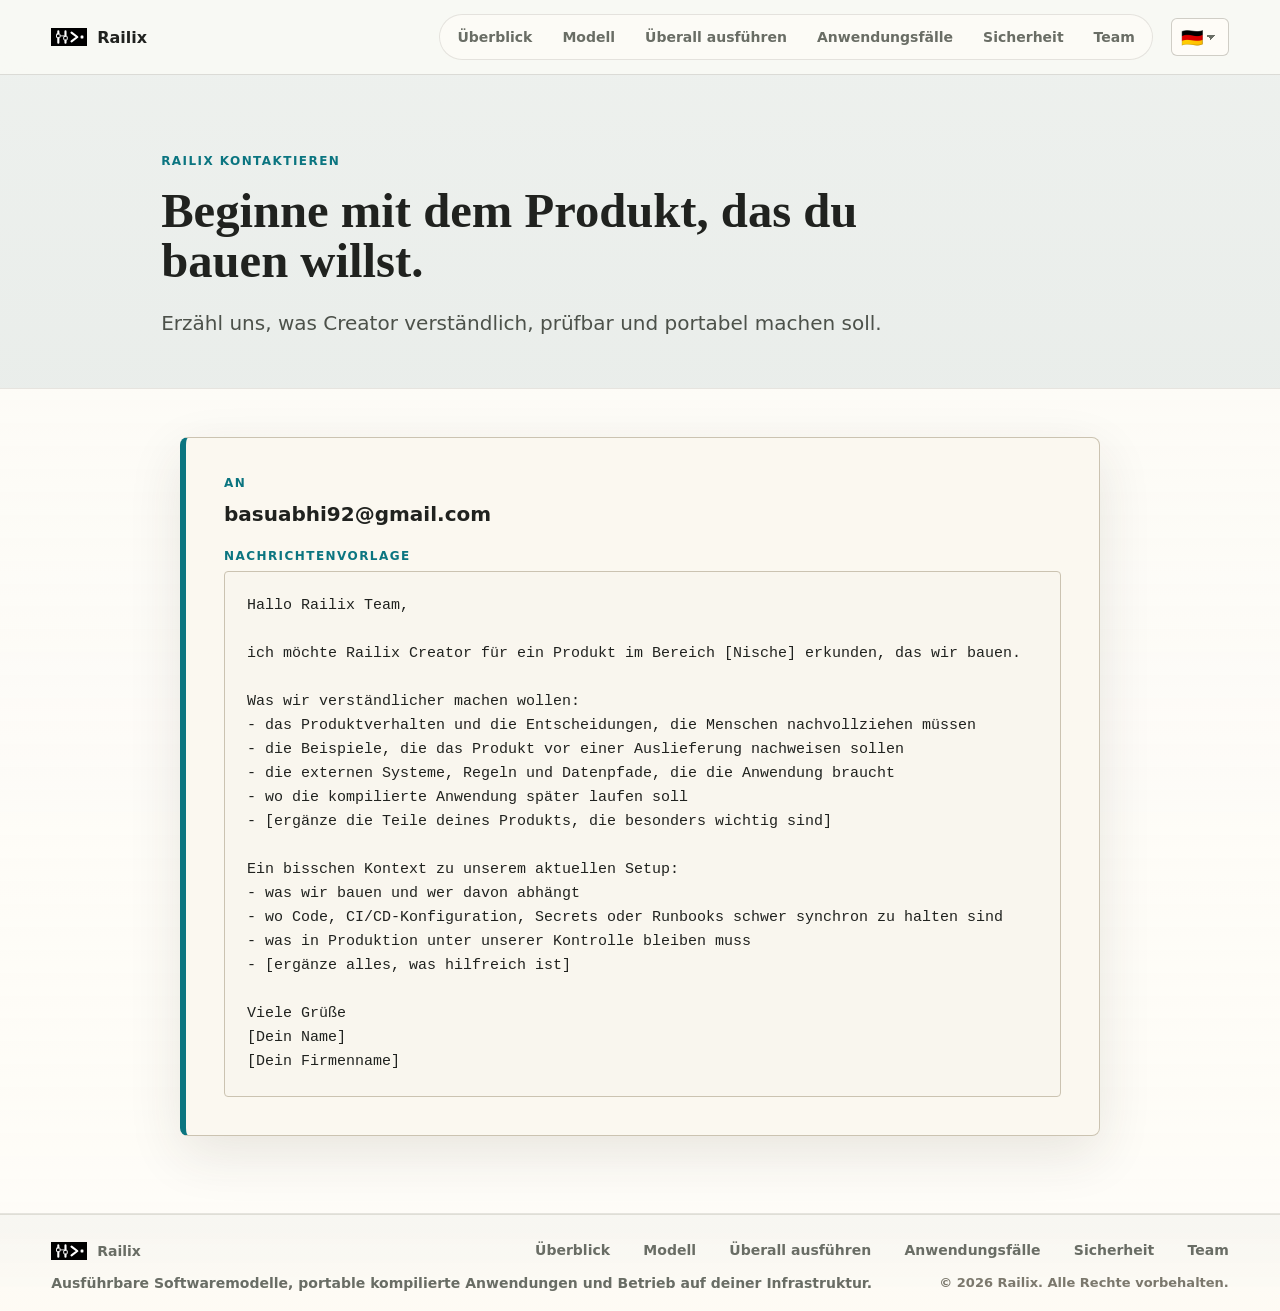
==== commit d1885138: "chore: footer" ====
--- a/contact.html
+++ b/contact.html
@@ -6,6 +6,10 @@
     <meta name="description" content="Kontaktiere Railix mit einer kopierbaren E-Mail-Vorlage. Keine automatische Weiterleitung und kein Mail-Client-Handoff." />
     <title>Railix | Kontakt</title>
     <link rel="icon" href="public/railix-favicon.ico" sizes="any" />
+    <link rel="icon" href="public/railix-app-icon.svg" type="image/svg+xml" />
+    <link rel="apple-touch-icon" href="public/apple-touch-icon.png" />
+    <link rel="manifest" href="site.webmanifest" />
+    <meta name="theme-color" content="#071316" />
     <link rel="stylesheet" href="styles.css" />
     <script src="messages/de.js" defer></script>
     <script src="messages/en.js" defer></script>
@@ -73,6 +77,23 @@
       </section>
     </main>
 
-    <footer class="site-footer"><span>Railix</span><span class="footer-copy"><span data-i18n="footer.tagline">Eine Vision für ausführbare Softwaremodelle und portable kompilierte Anwendungen.</span><span data-i18n="footer.copyright">© 2026 Railix. Alle Rechte vorbehalten.</span></span></footer>
+    <footer class="site-footer">
+      <div class="footer-brand">
+        <a class="brand footer-logo" href="index.html" aria-label="Railix Startseite">
+          <span class="brand-mark"><img src="public/railix-mark.svg" alt="" /></span>
+          <span>Railix</span>
+        </a>
+        <p data-i18n="footer.tagline">Ausführbare Softwaremodelle, portable kompilierte Anwendungen und Betrieb auf deiner Infrastruktur.</p>
+        <span class="footer-copyright" data-i18n="footer.copyright">© 2026 Railix. Alle Rechte vorbehalten.</span>
+      </div>
+      <nav class="footer-links" aria-label="Footer Navigation">
+        <a href="index.html" data-i18n="nav.overview">Überblick</a>
+        <a href="model.html" data-i18n="nav.model">Modell</a>
+        <a href="run-anywhere.html" data-i18n="nav.runAnywhere">Überall ausführen</a>
+        <a href="use-cases.html" data-i18n="nav.useCases">Anwendungsfälle</a>
+        <a href="security.html" data-i18n="nav.security">Sicherheit</a>
+        <a href="team.html" data-i18n="nav.team">Team</a>
+      </nav>
+    </footer>
   </body>
 </html>
--- a/styles.css
+++ b/styles.css
@@ -44,9 +44,6 @@
 }
 
 .site-header {
-  position: sticky;
-  top: 0;
-  z-index: 10;
   display: flex;
   align-items: center;
   justify-content: space-between;
@@ -244,12 +241,6 @@
   color: rgba(251, 248, 240, 0.82);
 }
 
-.hero-with-video .button.secondary {
-  border-color: rgba(251, 248, 240, 0.64);
-  background: rgba(251, 248, 240, 0.94);
-  color: #102123;
-}
-
 .vision-hero {
   position: relative;
   padding: 0;
@@ -418,11 +409,6 @@
 .button.primary {
   background: var(--ink);
   color: var(--white);
-}
-
-.button.secondary {
-  background: rgba(255, 253, 248, 0.62);
-  color: var(--ink);
 }
 
 .section-band {
@@ -883,22 +869,75 @@
 }
 
 .site-footer {
-  display: flex;
-  flex-wrap: wrap;
-  justify-content: space-between;
-  gap: 16px;
-  padding: 30px clamp(18px, 4vw, 54px);
+  display: grid;
+  grid-template-areas:
+    "logo nav"
+    "meta meta";
+  grid-template-columns: minmax(0, 1fr) auto;
+  align-items: center;
+  gap: 8px clamp(24px, 4vw, 54px);
+  padding: 22px clamp(18px, 4vw, 54px) 18px;
   border-top: 1px solid rgba(87, 83, 71, 0.18);
+  background:
+    linear-gradient(180deg, rgba(248, 245, 237, 0.58), rgba(255, 252, 245, 0.94)),
+    var(--paper);
   color: var(--muted);
   font-size: 14px;
-  font-weight: 700;
-}
-
-.footer-copy {
+}
+
+.footer-brand {
+  display: contents;
+}
+
+.footer-logo {
+  grid-area: logo;
+}
+
+.footer-brand p {
+  grid-area: meta;
+  max-width: calc(100% - 290px);
+  margin: 0;
+  color: var(--muted);
+  font-size: 14px;
+  font-weight: 650;
+  line-height: 1.45;
+}
+
+.footer-copyright {
+  display: block;
+  grid-area: meta;
+  justify-self: end;
+  margin: 0;
+  color: rgba(87, 83, 71, 0.78);
+  font-size: 13px;
+  font-weight: 720;
+  white-space: nowrap;
+}
+
+.footer-links {
   display: flex;
+  grid-area: nav;
   flex-wrap: wrap;
+  align-items: center;
+  gap: 10px clamp(18px, 2.6vw, 34px);
+  justify-self: end;
   justify-content: flex-end;
-  gap: 10px 18px;
+  max-width: 780px;
+  padding: 0;
+}
+
+.footer-links a {
+  display: inline-flex;
+  align-items: center;
+  min-height: 28px;
+  color: var(--muted);
+  font-weight: 760;
+  line-height: 1.35;
+  text-decoration: none;
+}
+
+.footer-links a:hover {
+  color: var(--teal);
 }
 
 @media (max-width: 980px) {
@@ -933,11 +972,36 @@
   .flow-line::before {
     display: none;
   }
+
+  .site-footer {
+    grid-template-areas:
+      "logo"
+      "nav"
+      "tagline"
+      "copyright";
+    grid-template-columns: 1fr;
+    gap: 12px;
+  }
+
+  .footer-links {
+    justify-self: start;
+    justify-content: flex-start;
+  }
+
+  .footer-brand p {
+    grid-area: tagline;
+    max-width: none;
+  }
+
+  .footer-copyright {
+    grid-area: copyright;
+    justify-self: start;
+    white-space: normal;
+  }
 }
 
 @media (max-width: 720px) {
   .site-header {
-    position: static;
     display: grid;
     grid-template-columns: minmax(0, 1fr) auto auto;
     gap: 12px 14px;
@@ -1106,4 +1170,40 @@
   .table-head span:first-child {
     background: transparent;
   }
-}
+
+  .site-footer {
+    grid-template-areas:
+      "logo"
+      "tagline"
+      "nav"
+      "copyright";
+    gap: 12px;
+    padding: 24px 18px 20px;
+  }
+
+  .footer-brand p {
+    font-size: 14px;
+    line-height: 1.5;
+  }
+
+  .footer-links {
+    display: grid;
+    grid-template-columns: repeat(2, minmax(0, 1fr));
+    gap: 6px 14px;
+    justify-self: stretch;
+    max-width: none;
+    padding-top: 0;
+  }
+
+  .footer-links a {
+    min-height: 32px;
+    align-items: center;
+    overflow-wrap: anywhere;
+  }
+}
+
+@media (max-width: 380px) {
+  .footer-links {
+    grid-template-columns: 1fr;
+  }
+}
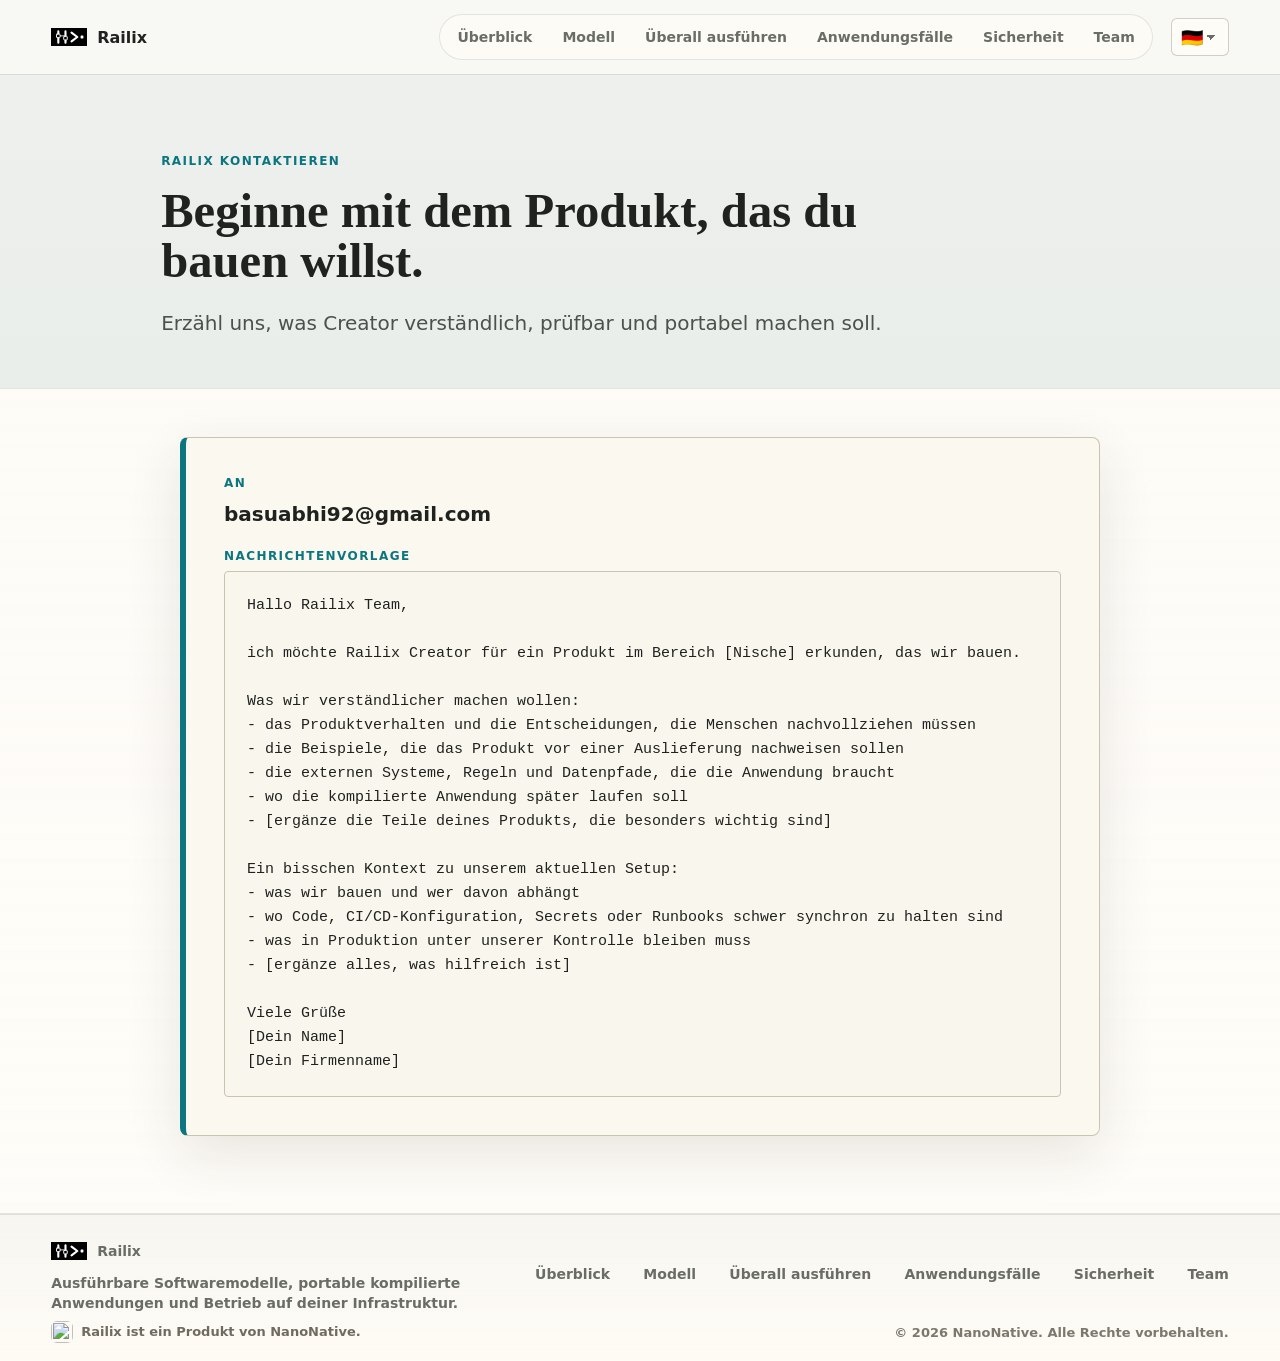
==== commit b34f0642: "Railix - NanoNative relationship established" ====
--- a/contact.html
+++ b/contact.html
@@ -4,6 +4,8 @@
     <meta charset="UTF-8" />
     <meta name="viewport" content="width=device-width, initial-scale=1.0" />
     <meta name="description" content="Kontaktiere Railix mit einer kopierbaren E-Mail-Vorlage. Keine automatische Weiterleitung und kein Mail-Client-Handoff." />
+    <meta name="author" content="NanoNative Team" />
+    <meta name="publisher" content="NanoNative" />
     <title>Railix | Kontakt</title>
     <link rel="icon" href="public/railix-favicon.ico" sizes="any" />
     <link rel="icon" href="public/railix-app-icon.svg" type="image/svg+xml" />
@@ -84,7 +86,11 @@
           <span>Railix</span>
         </a>
         <p data-i18n="footer.tagline">Ausführbare Softwaremodelle, portable kompilierte Anwendungen und Betrieb auf deiner Infrastruktur.</p>
-        <span class="footer-copyright" data-i18n="footer.copyright">© 2026 Railix. Alle Rechte vorbehalten.</span>
+        <a class="footer-publisher" href="https://nanonative.org/">
+          <img src="public/nanonative-mark.svg" alt="" />
+          <span data-i18n="footer.publisher">Railix ist ein Produkt von NanoNative.</span>
+        </a>
+        <span class="footer-copyright" data-i18n="footer.copyright">© 2026 NanoNative. Alle Rechte vorbehalten.</span>
       </div>
       <nav class="footer-links" aria-label="Footer Navigation">
         <a href="index.html" data-i18n="nav.overview">Überblick</a>
--- a/styles.css
+++ b/styles.css
@@ -872,7 +872,8 @@
   display: grid;
   grid-template-areas:
     "logo nav"
-    "meta meta";
+    "tagline nav"
+    "publisher copyright";
   grid-template-columns: minmax(0, 1fr) auto;
   align-items: center;
   gap: 8px clamp(24px, 4vw, 54px);
@@ -894,8 +895,8 @@
 }
 
 .footer-brand p {
-  grid-area: meta;
-  max-width: calc(100% - 290px);
+  grid-area: tagline;
+  max-width: 760px;
   margin: 0;
   color: var(--muted);
   font-size: 14px;
@@ -903,9 +904,33 @@
   line-height: 1.45;
 }
 
+.footer-publisher {
+  display: inline-flex;
+  grid-area: publisher;
+  align-items: center;
+  gap: 8px;
+  justify-self: start;
+  color: rgba(87, 83, 71, 0.86);
+  font-size: 13px;
+  font-weight: 760;
+  line-height: 1.35;
+  text-decoration: none;
+}
+
+.footer-publisher img {
+  width: 22px;
+  height: 22px;
+  border-radius: 6px;
+  flex: 0 0 auto;
+}
+
+.footer-publisher:hover {
+  color: var(--teal);
+}
+
 .footer-copyright {
   display: block;
-  grid-area: meta;
+  grid-area: copyright;
   justify-self: end;
   margin: 0;
   color: rgba(87, 83, 71, 0.78);
@@ -978,6 +1003,7 @@
       "logo"
       "nav"
       "tagline"
+      "publisher"
       "copyright";
     grid-template-columns: 1fr;
     gap: 12px;
@@ -991,6 +1017,10 @@
   .footer-brand p {
     grid-area: tagline;
     max-width: none;
+  }
+
+  .footer-publisher {
+    justify-self: start;
   }
 
   .footer-copyright {
@@ -1175,6 +1205,7 @@
     grid-template-areas:
       "logo"
       "tagline"
+      "publisher"
       "nav"
       "copyright";
     gap: 12px;
